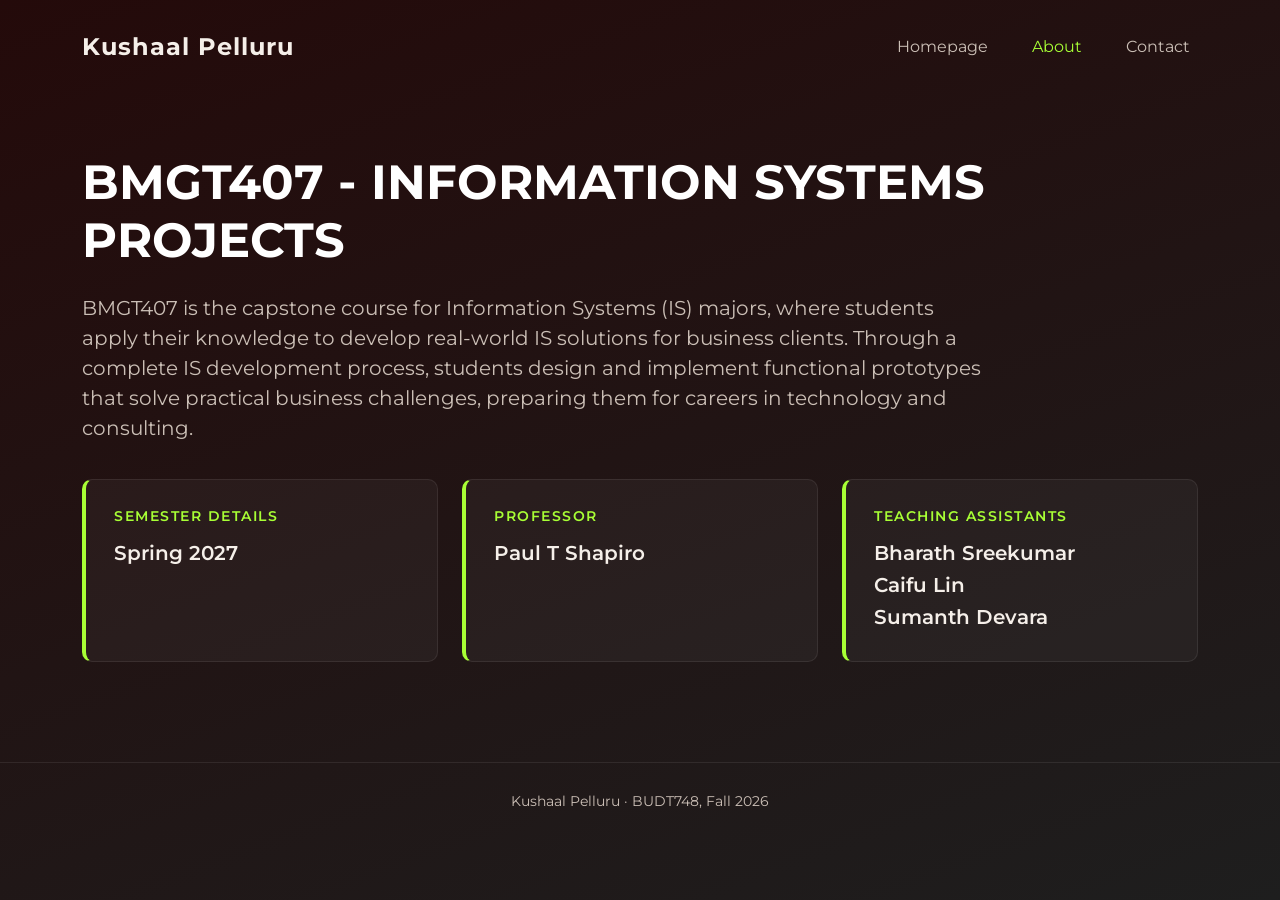
==== about.html @ ed9df66f "Add three-page Bootstrap site for BUDT748 client-side tech assignment" ====
<!DOCTYPE html>
<html lang="en">
<head>
  <meta charset="UTF-8">
  <meta name="viewport" content="width=device-width, initial-scale=1.0">
  <title>Kushaal Pelluru | About</title>
  <link href="https://cdn.jsdelivr.net/npm/bootstrap@5.3.0/dist/css/bootstrap.min.css" rel="stylesheet">
  <link href="https://fonts.googleapis.com/css2?family=Montserrat:wght@400;600;700&display=swap" rel="stylesheet">
  <link rel="stylesheet" href="css/styles.css">
  <link rel="stylesheet" href="css/styles2.css">
</head>
<body>

  <nav class="navbar navbar-expand-lg navbar-dark site-nav">
    <div class="container">
      <a class="navbar-brand" href="index.html">Kushaal Pelluru</a>
      <button class="navbar-toggler" type="button" data-bs-toggle="collapse" data-bs-target="#navbarNav"
              aria-controls="navbarNav" aria-expanded="false" aria-label="Toggle navigation">
        <span class="navbar-toggler-icon"></span>
      </button>
      <div class="collapse navbar-collapse" id="navbarNav">
        <ul class="navbar-nav ms-auto">
          <li class="nav-item"><a class="nav-link" href="index.html">Homepage</a></li>
          <li class="nav-item"><a class="nav-link active" href="about.html">About</a></li>
          <li class="nav-item"><a class="nav-link" href="contact.html">Contact</a></li>
        </ul>
      </div>
    </div>
  </nav>

  <header class="page-head">
    <div class="container">
      <h1 class="page-title">BMGT407 - INFORMATION SYSTEMS PROJECTS</h1>
      <p class="page-lead">
        BMGT407 is the capstone course for Information Systems (IS) majors, where students apply their
        knowledge to develop real-world IS solutions for business clients. Through a complete IS development
        process, students design and implement functional prototypes that solve practical business challenges,
        preparing them for careers in technology and consulting.
      </p>
    </div>
  </header>

  <!-- Course details laid out on the Bootstrap grid -->
  <section class="container course-details">
    <div class="row g-4">
      <div class="col-md-4">
        <div class="detail-card h-100">
          <h2 class="detail-label">Semester Details</h2>
          <p class="detail-value">Spring 2027</p>
        </div>
      </div>
      <div class="col-md-4">
        <div class="detail-card h-100">
          <h2 class="detail-label">Professor</h2>
          <p class="detail-value">Paul T Shapiro</p>
        </div>
      </div>
      <div class="col-md-4">
        <div class="detail-card h-100">
          <h2 class="detail-label">Teaching Assistants</h2>
          <p class="detail-value">Bharath Sreekumar<br>Caifu Lin<br>Sumanth Devara</p>
        </div>
      </div>
    </div>
  </section>

  <footer class="site-footer">
    <div class="container text-center">
      <p class="mb-0">Kushaal Pelluru &middot; BUDT748, Fall 2026</p>
    </div>
  </footer>

  <script src="https://cdn.jsdelivr.net/npm/bootstrap@5.3.0/dist/js/bootstrap.bundle.min.js"></script>
</body>
</html>
---- css/styles.css ----
/* styles.css - shared styles for all pages + homepage hero
   Colors and type follow the Figma design: dark maroon background,
   Montserrat, and the #A8FF35 green call-to-action button. */

:root {
  --bg-dark: #1e1e1e;
  --bg-maroon: #240a0a;
  --accent: #a8ff35;
  --text-light: #f5efe9;
  --text-muted: #cbbfb6;
}

body {
  background: linear-gradient(160deg, var(--bg-maroon) 0%, var(--bg-dark) 100%);
  background-attachment: fixed;
  color: var(--text-light);
  font-family: 'Montserrat', Arial, sans-serif;
  min-height: 100vh;
}

/* Navigation bar */
.site-nav {
  padding: 24px 0;
  background-color: transparent;
}

.site-nav .navbar-brand {
  font-size: 24px;
  font-weight: 700;
  letter-spacing: 1px;
  color: var(--text-light);
}

.site-nav .nav-link {
  color: var(--text-muted);
  margin-left: 28px;
  font-size: 16px;
}

.site-nav .nav-link:hover,
.site-nav .nav-link.active {
  color: var(--accent);
}

/* Hero section (homepage) */
.hero {
  padding: 120px 0 100px;
}

.hero-title {
  font-size: 60px;
  font-weight: 700;
  color: #ffffff;
  line-height: 1.15;
}

.hero-subtitle {
  font-size: 32px;
  font-weight: 400;
  color: var(--text-muted);
  margin: 30px auto 40px;
  max-width: 900px;
}

/* Call-to-action button: 180x57, 10px radius, green fill, drop shadow */
.btn-cta {
  display: inline-block;
  min-width: 180px;
  padding: 14px 32px;
  border-radius: 10px;
  background-color: var(--accent);
  color: #10240a;
  font-size: 24px;
  font-weight: 600;
  border: none;
  box-shadow: 0 8px 20px rgba(0, 0, 0, 0.45);
}

.btn-cta:hover {
  background-color: #c2ff6e;
  color: #10240a;
}

/* Feature cards (homepage grid) */
.features {
  padding-bottom: 100px;
}

.feature-card {
  background-color: rgba(255, 255, 255, 0.04);
  border: 1px solid rgba(255, 255, 255, 0.08);
  border-radius: 10px;
  padding: 28px;
}

.feature-card:hover {
  border-color: var(--accent);
}

.feature-title {
  font-size: 22px;
  font-weight: 700;
  margin-bottom: 12px;
}

.feature-text {
  font-size: 16px;
  color: var(--text-muted);
  margin-bottom: 0;
}

/* Inner page headers (About / Contact) */
.page-head {
  padding: 60px 0 20px;
}

.page-title {
  font-size: 48px;
  font-weight: 700;
  color: #ffffff;
}

.page-lead {
  font-size: 20px;
  color: var(--text-muted);
  margin-top: 24px;
  max-width: 900px;
}

/* Footer */
.site-footer {
  border-top: 1px solid rgba(255, 255, 255, 0.08);
  padding: 28px 0;
  color: var(--text-muted);
  font-size: 14px;
}

/* Responsive adjustments for tablets and phones */
@media (max-width: 768px) {
  .hero {
    padding: 60px 0;
  }

  .hero-title {
    font-size: 34px;
  }

  .hero-subtitle {
    font-size: 18px;
  }

  .btn-cta {
    font-size: 18px;
  }

  .page-title {
    font-size: 30px;
  }

  .page-lead {
    font-size: 16px;
  }

  .site-nav .nav-link {
    margin-left: 0;
  }
}
---- css/styles2.css ----
/* styles2.css - About page only */

.course-details {
  padding-bottom: 100px;
}

.detail-card {
  background-color: rgba(255, 255, 255, 0.04);
  border: 1px solid rgba(255, 255, 255, 0.08);
  border-left: 4px solid var(--accent);
  border-radius: 10px;
  padding: 28px;
}

.detail-label {
  font-size: 14px;
  font-weight: 600;
  letter-spacing: 1.5px;
  text-transform: uppercase;
  color: var(--accent);
  margin-bottom: 12px;
}

.detail-value {
  font-size: 20px;
  font-weight: 600;
  color: var(--text-light);
  margin-bottom: 0;
  line-height: 1.6;
}

@media (max-width: 768px) {
  .detail-value {
    font-size: 17px;
  }
}
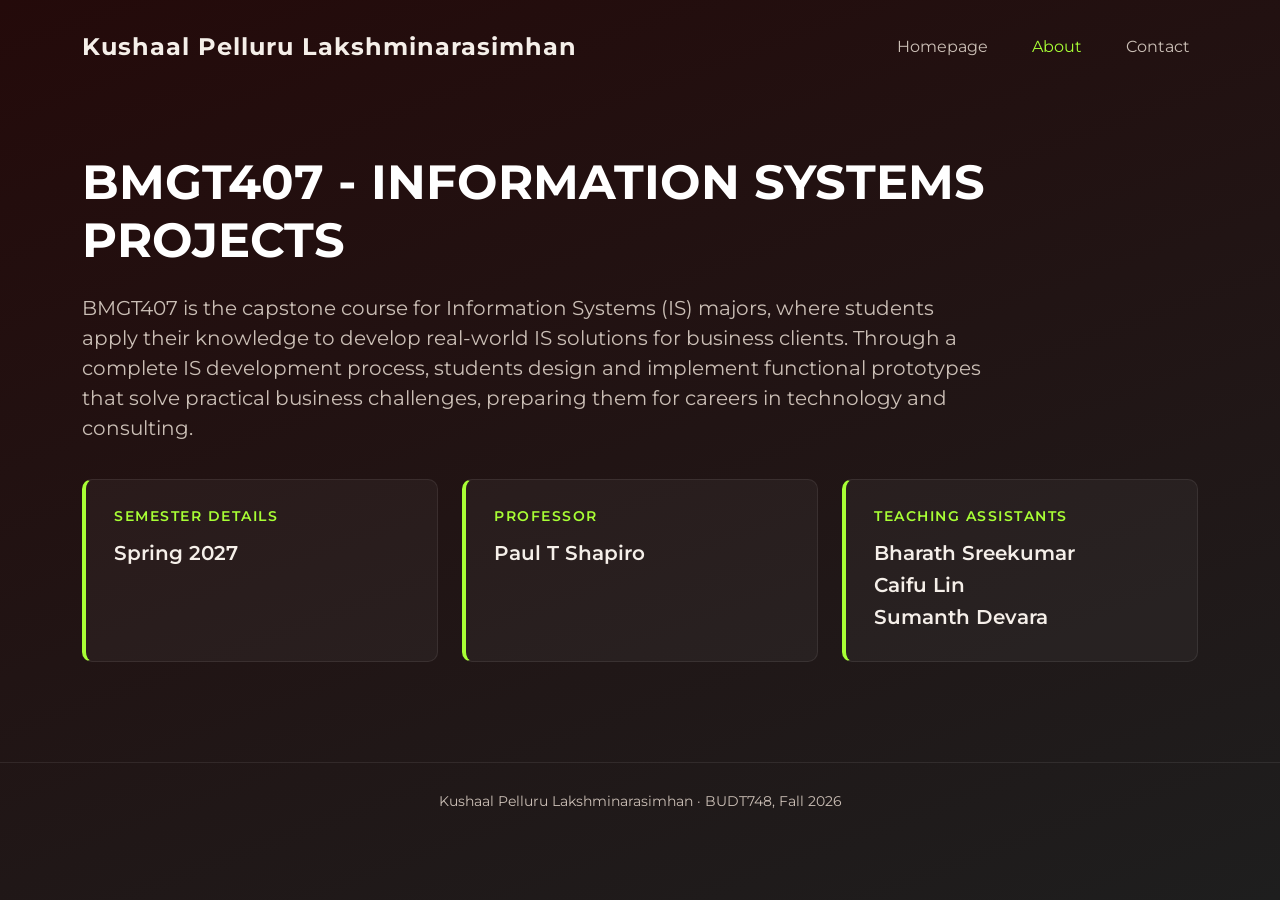
==== commit 89e22989: "Update site name to Kushaal Pelluru Lakshminarasimhan" ====
--- a/about.html
+++ b/about.html
@@ -3,7 +3,7 @@
 <head>
   <meta charset="UTF-8">
   <meta name="viewport" content="width=device-width, initial-scale=1.0">
-  <title>Kushaal Pelluru | About</title>
+  <title>Kushaal Pelluru Lakshminarasimhan | About</title>
   <link href="https://cdn.jsdelivr.net/npm/bootstrap@5.3.0/dist/css/bootstrap.min.css" rel="stylesheet">
   <link href="https://fonts.googleapis.com/css2?family=Montserrat:wght@400;600;700&display=swap" rel="stylesheet">
   <link rel="stylesheet" href="css/styles.css">
@@ -13,7 +13,7 @@
 
   <nav class="navbar navbar-expand-lg navbar-dark site-nav">
     <div class="container">
-      <a class="navbar-brand" href="index.html">Kushaal Pelluru</a>
+      <a class="navbar-brand" href="index.html">Kushaal Pelluru Lakshminarasimhan</a>
       <button class="navbar-toggler" type="button" data-bs-toggle="collapse" data-bs-target="#navbarNav"
               aria-controls="navbarNav" aria-expanded="false" aria-label="Toggle navigation">
         <span class="navbar-toggler-icon"></span>
@@ -66,7 +66,7 @@
 
   <footer class="site-footer">
     <div class="container text-center">
-      <p class="mb-0">Kushaal Pelluru &middot; BUDT748, Fall 2026</p>
+      <p class="mb-0">Kushaal Pelluru Lakshminarasimhan &middot; BUDT748, Fall 2026</p>
     </div>
   </footer>
 
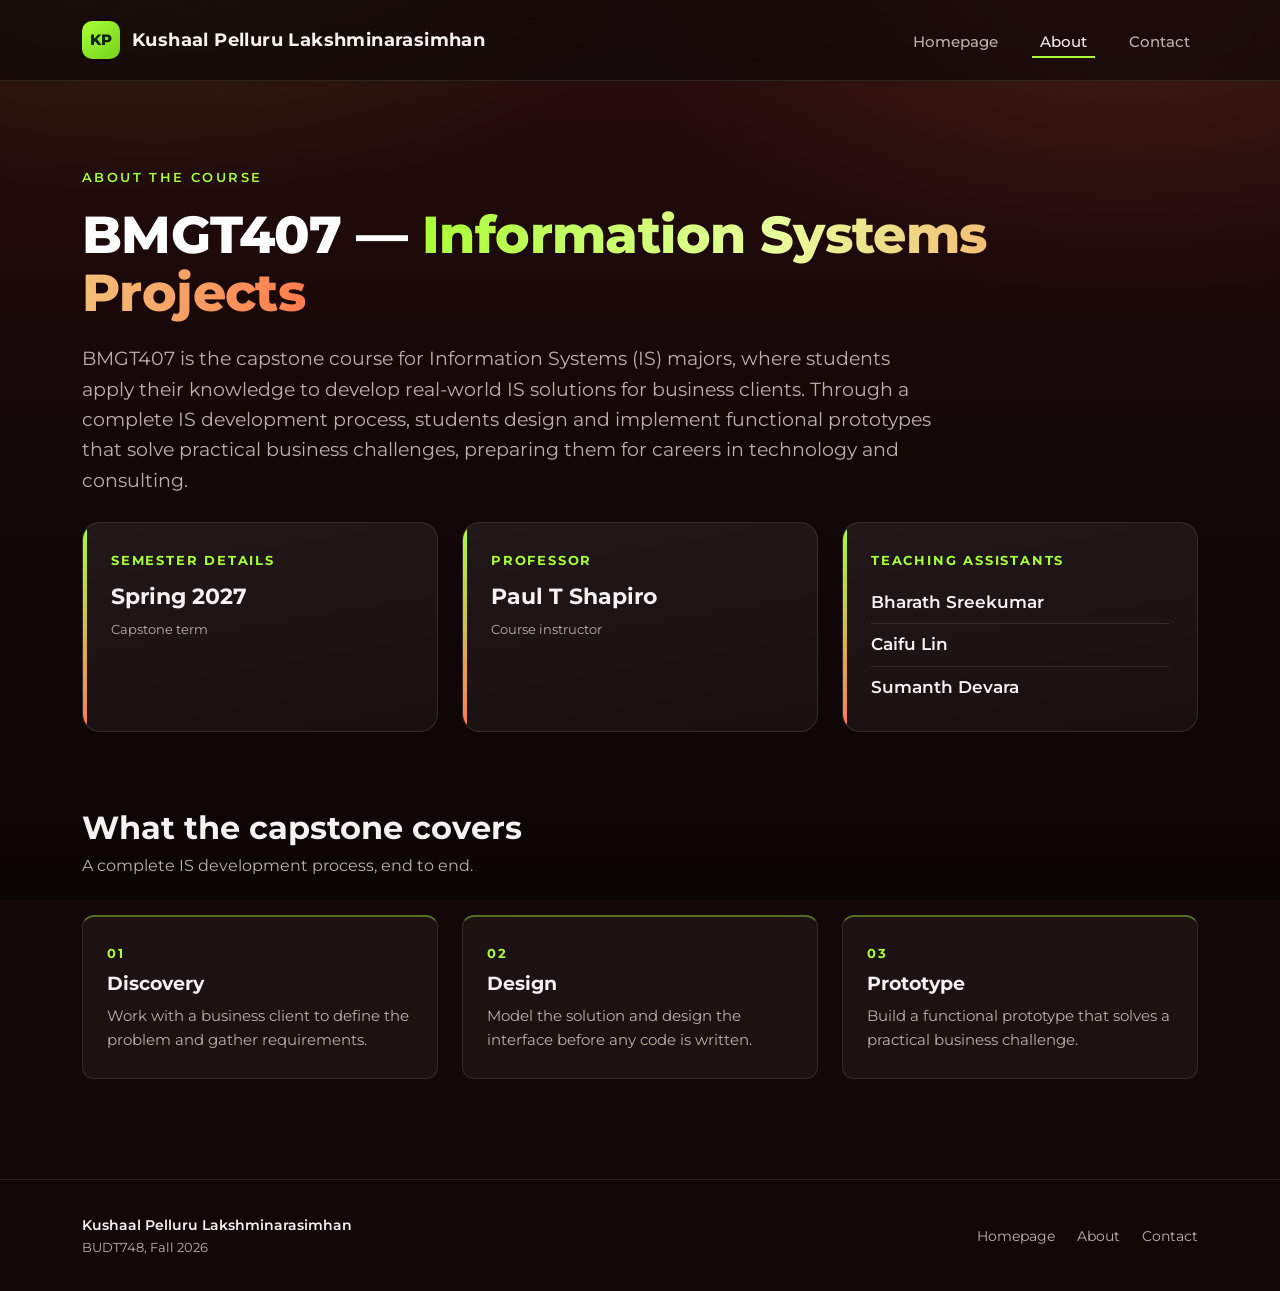
==== commit b8a07783: "Refine visual design: layered background, sticky nav, gradient headings, richer cards and form" ====
--- a/about.html
+++ b/about.html
@@ -5,15 +5,20 @@
   <meta name="viewport" content="width=device-width, initial-scale=1.0">
   <title>Kushaal Pelluru Lakshminarasimhan | About</title>
   <link href="https://cdn.jsdelivr.net/npm/bootstrap@5.3.0/dist/css/bootstrap.min.css" rel="stylesheet">
-  <link href="https://fonts.googleapis.com/css2?family=Montserrat:wght@400;600;700&display=swap" rel="stylesheet">
+  <link rel="preconnect" href="https://fonts.googleapis.com">
+  <link rel="preconnect" href="https://fonts.gstatic.com" crossorigin>
+  <link href="https://fonts.googleapis.com/css2?family=Montserrat:wght@400;500;600;700;800&display=swap" rel="stylesheet">
   <link rel="stylesheet" href="css/styles.css">
   <link rel="stylesheet" href="css/styles2.css">
 </head>
 <body>
 
-  <nav class="navbar navbar-expand-lg navbar-dark site-nav">
+  <nav class="navbar navbar-expand-lg navbar-dark site-nav sticky-top">
     <div class="container">
-      <a class="navbar-brand" href="index.html">Kushaal Pelluru Lakshminarasimhan</a>
+      <a class="navbar-brand" href="index.html">
+        <span class="brand-mark" aria-hidden="true">KP</span>
+        <span class="brand-name">Kushaal Pelluru Lakshminarasimhan</span>
+      </a>
       <button class="navbar-toggler" type="button" data-bs-toggle="collapse" data-bs-target="#navbarNav"
               aria-controls="navbarNav" aria-expanded="false" aria-label="Toggle navigation">
         <span class="navbar-toggler-icon"></span>
@@ -30,7 +35,8 @@
 
   <header class="page-head">
     <div class="container">
-      <h1 class="page-title">BMGT407 - INFORMATION SYSTEMS PROJECTS</h1>
+      <p class="eyebrow">About the course</p>
+      <h1 class="page-title">BMGT407 &mdash; <span class="title-accent">Information Systems Projects</span></h1>
       <p class="page-lead">
         BMGT407 is the capstone course for Information Systems (IS) majors, where students apply their
         knowledge to develop real-world IS solutions for business clients. Through a complete IS development
@@ -44,29 +50,78 @@
   <section class="container course-details">
     <div class="row g-4">
       <div class="col-md-4">
-        <div class="detail-card h-100">
+        <article class="detail-card h-100">
           <h2 class="detail-label">Semester Details</h2>
           <p class="detail-value">Spring 2027</p>
+          <p class="detail-note">Capstone term</p>
+        </article>
+      </div>
+      <div class="col-md-4">
+        <article class="detail-card h-100">
+          <h2 class="detail-label">Professor</h2>
+          <p class="detail-value">Paul T Shapiro</p>
+          <p class="detail-note">Course instructor</p>
+        </article>
+      </div>
+      <div class="col-md-4">
+        <article class="detail-card h-100">
+          <h2 class="detail-label">Teaching Assistants</h2>
+          <ul class="ta-list">
+            <li>Bharath Sreekumar</li>
+            <li>Caifu Lin</li>
+            <li>Sumanth Devara</li>
+          </ul>
+        </article>
+      </div>
+    </div>
+  </section>
+
+  <!-- What the course covers -->
+  <section class="container course-outline">
+    <div class="section-head">
+      <h2 class="section-title">What the capstone covers</h2>
+      <p class="section-sub">A complete IS development process, end to end.</p>
+    </div>
+    <div class="row g-4">
+      <div class="col-lg-4 col-md-6">
+        <div class="outline-item h-100">
+          <span class="outline-step">01</span>
+          <h3 class="outline-title">Discovery</h3>
+          <p class="outline-text">Work with a business client to define the problem and gather requirements.</p>
         </div>
       </div>
-      <div class="col-md-4">
-        <div class="detail-card h-100">
-          <h2 class="detail-label">Professor</h2>
-          <p class="detail-value">Paul T Shapiro</p>
+      <div class="col-lg-4 col-md-6">
+        <div class="outline-item h-100">
+          <span class="outline-step">02</span>
+          <h3 class="outline-title">Design</h3>
+          <p class="outline-text">Model the solution and design the interface before any code is written.</p>
         </div>
       </div>
-      <div class="col-md-4">
-        <div class="detail-card h-100">
-          <h2 class="detail-label">Teaching Assistants</h2>
-          <p class="detail-value">Bharath Sreekumar<br>Caifu Lin<br>Sumanth Devara</p>
+      <div class="col-lg-4 col-md-6">
+        <div class="outline-item h-100">
+          <span class="outline-step">03</span>
+          <h3 class="outline-title">Prototype</h3>
+          <p class="outline-text">Build a functional prototype that solves a practical business challenge.</p>
         </div>
       </div>
     </div>
   </section>
 
   <footer class="site-footer">
-    <div class="container text-center">
-      <p class="mb-0">Kushaal Pelluru Lakshminarasimhan &middot; BUDT748, Fall 2026</p>
+    <div class="container">
+      <div class="row gy-3 align-items-center">
+        <div class="col-md-6">
+          <p class="footer-name mb-0">Kushaal Pelluru Lakshminarasimhan</p>
+          <p class="footer-meta mb-0">BUDT748, Fall 2026</p>
+        </div>
+        <div class="col-md-6">
+          <ul class="footer-links mb-0">
+            <li><a href="index.html">Homepage</a></li>
+            <li><a href="about.html">About</a></li>
+            <li><a href="contact.html">Contact</a></li>
+          </ul>
+        </div>
+      </div>
     </div>
   </footer>
 
--- a/css/styles.css
+++ b/css/styles.css
@@ -1,167 +1,429 @@
-/* styles.css - shared styles for all pages + homepage hero
-   Colors and type follow the Figma design: dark maroon background,
-   Montserrat, and the #A8FF35 green call-to-action button. */
+/* styles.css - shared styles for all pages + homepage
+   Palette and type follow the Figma design: dark maroon background,
+   Montserrat, and the #A8FF35 green call-to-action. */
 
 :root {
-  --bg-dark: #1e1e1e;
-  --bg-maroon: #240a0a;
+  --bg-base: #140708;
+  --bg-deep: #0c0506;
+  --surface: rgba(255, 255, 255, 0.045);
+  --surface-strong: rgba(255, 255, 255, 0.07);
+  --border-soft: rgba(255, 255, 255, 0.10);
   --accent: #a8ff35;
-  --text-light: #f5efe9;
-  --text-muted: #cbbfb6;
+  --accent-soft: rgba(168, 255, 53, 0.16);
+  --accent-warm: #ff7a4d;
+  --text-light: #f7f2ee;
+  --text-muted: #bdb0a8;
+  --radius-lg: 18px;
+  --radius-md: 12px;
+  --shadow-soft: 0 18px 40px rgba(0, 0, 0, 0.45);
+  --ease: 0.25s ease;
+}
+
+* {
+  box-sizing: border-box;
 }
 
 body {
-  background: linear-gradient(160deg, var(--bg-maroon) 0%, var(--bg-dark) 100%);
+  background-color: var(--bg-base);
+  /* Layered glows over a dark base give the flat maroon some depth. */
+  background-image:
+    radial-gradient(900px 500px at 12% -10%, rgba(168, 255, 53, 0.10), transparent 60%),
+    radial-gradient(800px 480px at 88% 0%, rgba(255, 122, 77, 0.12), transparent 62%),
+    linear-gradient(180deg, #2a0d0c 0%, var(--bg-base) 48%, var(--bg-deep) 100%);
   background-attachment: fixed;
   color: var(--text-light);
   font-family: 'Montserrat', Arial, sans-serif;
   min-height: 100vh;
-}
-
-/* Navigation bar */
+  line-height: 1.6;
+}
+
+::selection {
+  background: var(--accent);
+  color: #10240a;
+}
+
+a {
+  transition: color var(--ease);
+}
+
+:focus-visible {
+  outline: 2px solid var(--accent);
+  outline-offset: 3px;
+  border-radius: 4px;
+}
+
+/* ---------- Navigation bar ---------- */
+
 .site-nav {
-  padding: 24px 0;
-  background-color: transparent;
+  padding: 16px 0;
+  background-color: rgba(16, 7, 8, 0.72);
+  backdrop-filter: blur(14px);
+  border-bottom: 1px solid var(--border-soft);
 }
 
 .site-nav .navbar-brand {
-  font-size: 24px;
-  font-weight: 700;
-  letter-spacing: 1px;
-  color: var(--text-light);
+  display: flex;
+  align-items: center;
+  gap: 12px;
+  color: var(--text-light);
+  font-weight: 700;
+  letter-spacing: 0.4px;
+}
+
+.brand-mark {
+  display: grid;
+  place-items: center;
+  width: 38px;
+  height: 38px;
+  border-radius: 10px;
+  background: linear-gradient(140deg, var(--accent), #74d21a);
+  color: #10240a;
+  font-size: 15px;
+  font-weight: 800;
+  flex-shrink: 0;
+}
+
+.brand-name {
+  font-size: 18px;
 }
 
 .site-nav .nav-link {
-  color: var(--text-muted);
-  margin-left: 28px;
-  font-size: 16px;
+  position: relative;
+  color: var(--text-muted);
+  margin-left: 26px;
+  font-size: 15px;
+  font-weight: 500;
+  padding-bottom: 4px;
+}
+
+/* Animated underline on hover and for the current page */
+.site-nav .nav-link::after {
+  content: "";
+  position: absolute;
+  left: 0;
+  bottom: 0;
+  height: 2px;
+  width: 0;
+  background: var(--accent);
+  transition: width var(--ease);
 }
 
 .site-nav .nav-link:hover,
 .site-nav .nav-link.active {
+  color: var(--text-light);
+}
+
+.site-nav .nav-link:hover::after,
+.site-nav .nav-link.active::after {
+  width: 100%;
+}
+
+.navbar-toggler {
+  border-color: var(--border-soft);
+}
+
+/* ---------- Shared type ---------- */
+
+.eyebrow {
+  font-size: 13px;
+  font-weight: 600;
+  letter-spacing: 2.4px;
+  text-transform: uppercase;
   color: var(--accent);
-}
-
-/* Hero section (homepage) */
+  margin-bottom: 18px;
+}
+
+.title-accent {
+  background: linear-gradient(100deg, var(--accent) 0%, #e8ff9c 45%, var(--accent-warm) 100%);
+  -webkit-background-clip: text;
+  background-clip: text;
+  color: transparent;
+}
+
+.section-head {
+  margin-bottom: 36px;
+}
+
+.section-title {
+  font-size: clamp(24px, 3vw, 32px);
+  font-weight: 700;
+  margin-bottom: 6px;
+}
+
+.section-sub {
+  color: var(--text-muted);
+  margin-bottom: 0;
+}
+
+/* ---------- Hero (homepage) ---------- */
+
 .hero {
-  padding: 120px 0 100px;
+  padding: clamp(70px, 11vw, 130px) 0 clamp(50px, 7vw, 90px);
+}
+
+.hero-inner {
+  max-width: 980px;
+  margin: 0 auto;
 }
 
 .hero-title {
-  font-size: 60px;
-  font-weight: 700;
+  font-size: clamp(34px, 6.4vw, 66px);
+  font-weight: 800;
+  line-height: 1.08;
+  letter-spacing: -1px;
   color: #ffffff;
-  line-height: 1.15;
+  margin-bottom: 26px;
 }
 
 .hero-subtitle {
-  font-size: 32px;
+  font-size: clamp(17px, 2.1vw, 24px);
   font-weight: 400;
   color: var(--text-muted);
-  margin: 30px auto 40px;
-  max-width: 900px;
-}
-
-/* Call-to-action button: 180x57, 10px radius, green fill, drop shadow */
+  max-width: 760px;
+  margin: 0 auto 40px;
+}
+
+.hero-actions {
+  display: flex;
+  flex-wrap: wrap;
+  justify-content: center;
+  gap: 16px;
+}
+
+/* ---------- Buttons ---------- */
+
+/* Call-to-action: the design's green fill, 10px radius, drop shadow */
 .btn-cta {
-  display: inline-block;
   min-width: 180px;
-  padding: 14px 32px;
+  padding: 14px 34px;
   border-radius: 10px;
-  background-color: var(--accent);
+  background: linear-gradient(135deg, var(--accent), #8fe61f);
   color: #10240a;
-  font-size: 24px;
+  font-size: 18px;
+  font-weight: 700;
+  border: none;
+  box-shadow: 0 10px 26px rgba(168, 255, 53, 0.22);
+  transition: transform var(--ease), box-shadow var(--ease), filter var(--ease);
+}
+
+.btn-cta:hover,
+.btn-cta:focus {
+  color: #10240a;
+  transform: translateY(-2px);
+  box-shadow: 0 16px 34px rgba(168, 255, 53, 0.32);
+  filter: brightness(1.05);
+}
+
+.btn-ghost {
+  padding: 14px 30px;
+  border-radius: 10px;
+  border: 1px solid var(--border-soft);
+  background-color: transparent;
+  color: var(--text-light);
+  font-size: 17px;
   font-weight: 600;
-  border: none;
-  box-shadow: 0 8px 20px rgba(0, 0, 0, 0.45);
-}
-
-.btn-cta:hover {
-  background-color: #c2ff6e;
-  color: #10240a;
-}
-
-/* Feature cards (homepage grid) */
+  transition: border-color var(--ease), background-color var(--ease), color var(--ease);
+}
+
+.btn-ghost:hover,
+.btn-ghost:focus {
+  border-color: var(--accent);
+  background-color: var(--accent-soft);
+  color: var(--text-light);
+}
+
+/* ---------- Feature cards (homepage grid) ---------- */
+
 .features {
-  padding-bottom: 100px;
+  padding-bottom: clamp(60px, 8vw, 100px);
 }
 
 .feature-card {
-  background-color: rgba(255, 255, 255, 0.04);
-  border: 1px solid rgba(255, 255, 255, 0.08);
-  border-radius: 10px;
-  padding: 28px;
+  position: relative;
+  background: linear-gradient(170deg, var(--surface-strong), var(--surface));
+  border: 1px solid var(--border-soft);
+  border-radius: var(--radius-lg);
+  padding: 32px 28px 26px;
+  overflow: hidden;
+  transition: transform var(--ease), border-color var(--ease), box-shadow var(--ease);
+}
+
+/* Accent line that grows across the top on hover */
+.feature-card::before {
+  content: "";
+  position: absolute;
+  inset: 0 auto auto 0;
+  height: 3px;
+  width: 0;
+  background: linear-gradient(90deg, var(--accent), var(--accent-warm));
+  transition: width 0.35s ease;
 }
 
 .feature-card:hover {
-  border-color: var(--accent);
+  transform: translateY(-6px);
+  border-color: rgba(168, 255, 53, 0.35);
+  box-shadow: var(--shadow-soft);
+}
+
+.feature-card:hover::before {
+  width: 100%;
+}
+
+.step-badge {
+  display: inline-grid;
+  place-items: center;
+  width: 42px;
+  height: 42px;
+  border-radius: 12px;
+  background: var(--accent-soft);
+  border: 1px solid rgba(168, 255, 53, 0.3);
+  color: var(--accent);
+  font-size: 14px;
+  font-weight: 700;
+  margin-bottom: 18px;
 }
 
 .feature-title {
-  font-size: 22px;
-  font-weight: 700;
-  margin-bottom: 12px;
+  font-size: 21px;
+  font-weight: 700;
+  margin-bottom: 10px;
 }
 
 .feature-text {
-  font-size: 16px;
-  color: var(--text-muted);
+  font-size: 15.5px;
+  color: var(--text-muted);
+  margin-bottom: 18px;
+}
+
+.feature-meta {
+  font-size: 12px;
+  font-weight: 600;
+  letter-spacing: 1.4px;
+  text-transform: uppercase;
+  color: rgba(189, 176, 168, 0.7);
   margin-bottom: 0;
 }
 
-/* Inner page headers (About / Contact) */
+/* ---------- Closing panel ---------- */
+
+.cta-panel {
+  background: linear-gradient(120deg, rgba(168, 255, 53, 0.12), rgba(255, 122, 77, 0.08));
+  border: 1px solid var(--border-soft);
+  border-radius: var(--radius-lg);
+  padding: clamp(28px, 4vw, 44px);
+  margin-bottom: clamp(60px, 8vw, 100px);
+}
+
+.cta-title {
+  font-size: clamp(22px, 2.6vw, 28px);
+  font-weight: 700;
+  margin-bottom: 8px;
+}
+
+.cta-text {
+  color: var(--text-muted);
+  max-width: 620px;
+}
+
+/* ---------- Inner page headers (About / Contact) ---------- */
+
 .page-head {
-  padding: 60px 0 20px;
+  padding: clamp(50px, 7vw, 86px) 0 26px;
 }
 
 .page-title {
-  font-size: 48px;
-  font-weight: 700;
+  font-size: clamp(30px, 5vw, 52px);
+  font-weight: 800;
+  line-height: 1.12;
+  letter-spacing: -0.6px;
   color: #ffffff;
+  margin-bottom: 22px;
 }
 
 .page-lead {
-  font-size: 20px;
-  color: var(--text-muted);
-  margin-top: 24px;
-  max-width: 900px;
-}
-
-/* Footer */
+  font-size: clamp(16px, 1.6vw, 19px);
+  color: var(--text-muted);
+  max-width: 860px;
+  margin-bottom: 0;
+}
+
+/* ---------- Footer ---------- */
+
 .site-footer {
-  border-top: 1px solid rgba(255, 255, 255, 0.08);
-  padding: 28px 0;
+  border-top: 1px solid var(--border-soft);
+  padding: 34px 0;
   color: var(--text-muted);
   font-size: 14px;
 }
 
-/* Responsive adjustments for tablets and phones */
+.footer-name {
+  color: var(--text-light);
+  font-weight: 600;
+}
+
+.footer-meta {
+  font-size: 13px;
+}
+
+.footer-links {
+  display: flex;
+  flex-wrap: wrap;
+  gap: 22px;
+  list-style: none;
+  padding-left: 0;
+  justify-content: flex-start;
+}
+
+.footer-links a {
+  color: var(--text-muted);
+  text-decoration: none;
+}
+
+.footer-links a:hover {
+  color: var(--accent);
+}
+
+/* ---------- Responsive ---------- */
+
+@media (min-width: 768px) {
+  .footer-links {
+    justify-content: flex-end;
+  }
+}
+
+@media (max-width: 991.98px) {
+  /* Collapsed menu: stack the links with breathing room */
+  .site-nav .navbar-collapse {
+    padding-top: 12px;
+  }
+
+  .site-nav .nav-link {
+    margin-left: 0;
+    padding: 8px 0;
+  }
+
+  .brand-name {
+    font-size: 15px;
+  }
+}
+
 @media (max-width: 768px) {
   .hero {
-    padding: 60px 0;
-  }
-
-  .hero-title {
-    font-size: 34px;
-  }
-
-  .hero-subtitle {
-    font-size: 18px;
-  }
-
-  .btn-cta {
-    font-size: 18px;
-  }
-
-  .page-title {
-    font-size: 30px;
-  }
-
-  .page-lead {
-    font-size: 16px;
-  }
-
-  .site-nav .nav-link {
-    margin-left: 0;
-  }
-}
+    padding-top: 56px;
+  }
+
+  .hero-actions .btn {
+    width: 100%;
+  }
+
+  .feature-card {
+    padding: 26px 22px;
+  }
+}
+
+/* Respect users who prefer less motion */
+@media (prefers-reduced-motion: reduce) {
+  * {
+    transition: none !important;
+  }
+}
--- a/css/styles2.css
+++ b/css/styles2.css
@@ -1,36 +1,125 @@
 /* styles2.css - About page only */
 
 .course-details {
-  padding-bottom: 100px;
+  padding-bottom: clamp(50px, 6vw, 80px);
 }
 
 .detail-card {
-  background-color: rgba(255, 255, 255, 0.04);
-  border: 1px solid rgba(255, 255, 255, 0.08);
-  border-left: 4px solid var(--accent);
-  border-radius: 10px;
-  padding: 28px;
+  position: relative;
+  background: linear-gradient(170deg, var(--surface-strong), var(--surface));
+  border: 1px solid var(--border-soft);
+  border-radius: var(--radius-lg);
+  padding: 30px 28px;
+  overflow: hidden;
+  transition: transform var(--ease), border-color var(--ease), box-shadow var(--ease);
+}
+
+/* Accent bar down the left edge */
+.detail-card::before {
+  content: "";
+  position: absolute;
+  left: 0;
+  top: 0;
+  bottom: 0;
+  width: 4px;
+  background: linear-gradient(180deg, var(--accent), var(--accent-warm));
+}
+
+.detail-card:hover {
+  transform: translateY(-5px);
+  border-color: rgba(168, 255, 53, 0.3);
+  box-shadow: var(--shadow-soft);
 }
 
 .detail-label {
-  font-size: 14px;
-  font-weight: 600;
-  letter-spacing: 1.5px;
+  font-size: 12.5px;
+  font-weight: 700;
+  letter-spacing: 1.8px;
   text-transform: uppercase;
   color: var(--accent);
-  margin-bottom: 12px;
+  margin-bottom: 14px;
 }
 
 .detail-value {
-  font-size: 20px;
+  font-size: 22px;
+  font-weight: 700;
+  color: var(--text-light);
+  margin-bottom: 6px;
+  line-height: 1.4;
+}
+
+.detail-note {
+  font-size: 13px;
+  color: var(--text-muted);
+  margin-bottom: 0;
+}
+
+.ta-list {
+  list-style: none;
+  padding-left: 0;
+  margin-bottom: 0;
+}
+
+.ta-list li {
+  font-size: 17px;
   font-weight: 600;
   color: var(--text-light);
+  padding: 7px 0;
+  border-bottom: 1px solid var(--border-soft);
+}
+
+.ta-list li:last-child {
+  border-bottom: none;
+  padding-bottom: 0;
+}
+
+/* ---------- Course outline ---------- */
+
+.course-outline {
+  padding-bottom: clamp(60px, 8vw, 100px);
+}
+
+.outline-item {
+  padding: 26px 24px;
+  border-radius: var(--radius-md);
+  background-color: var(--surface);
+  border: 1px solid var(--border-soft);
+  border-top: 2px solid rgba(168, 255, 53, 0.4);
+  transition: background-color var(--ease), border-color var(--ease);
+}
+
+.outline-item:hover {
+  background-color: var(--surface-strong);
+  border-color: rgba(168, 255, 53, 0.35);
+}
+
+.outline-step {
+  display: block;
+  font-size: 13px;
+  font-weight: 700;
+  letter-spacing: 1.6px;
+  color: var(--accent);
+  margin-bottom: 10px;
+}
+
+.outline-title {
+  font-size: 19px;
+  font-weight: 700;
+  margin-bottom: 8px;
+}
+
+.outline-text {
+  font-size: 15px;
+  color: var(--text-muted);
   margin-bottom: 0;
-  line-height: 1.6;
 }
 
 @media (max-width: 768px) {
   .detail-value {
-    font-size: 17px;
+    font-size: 19px;
+  }
+
+  .ta-list li {
+    font-size: 16px;
   }
 }
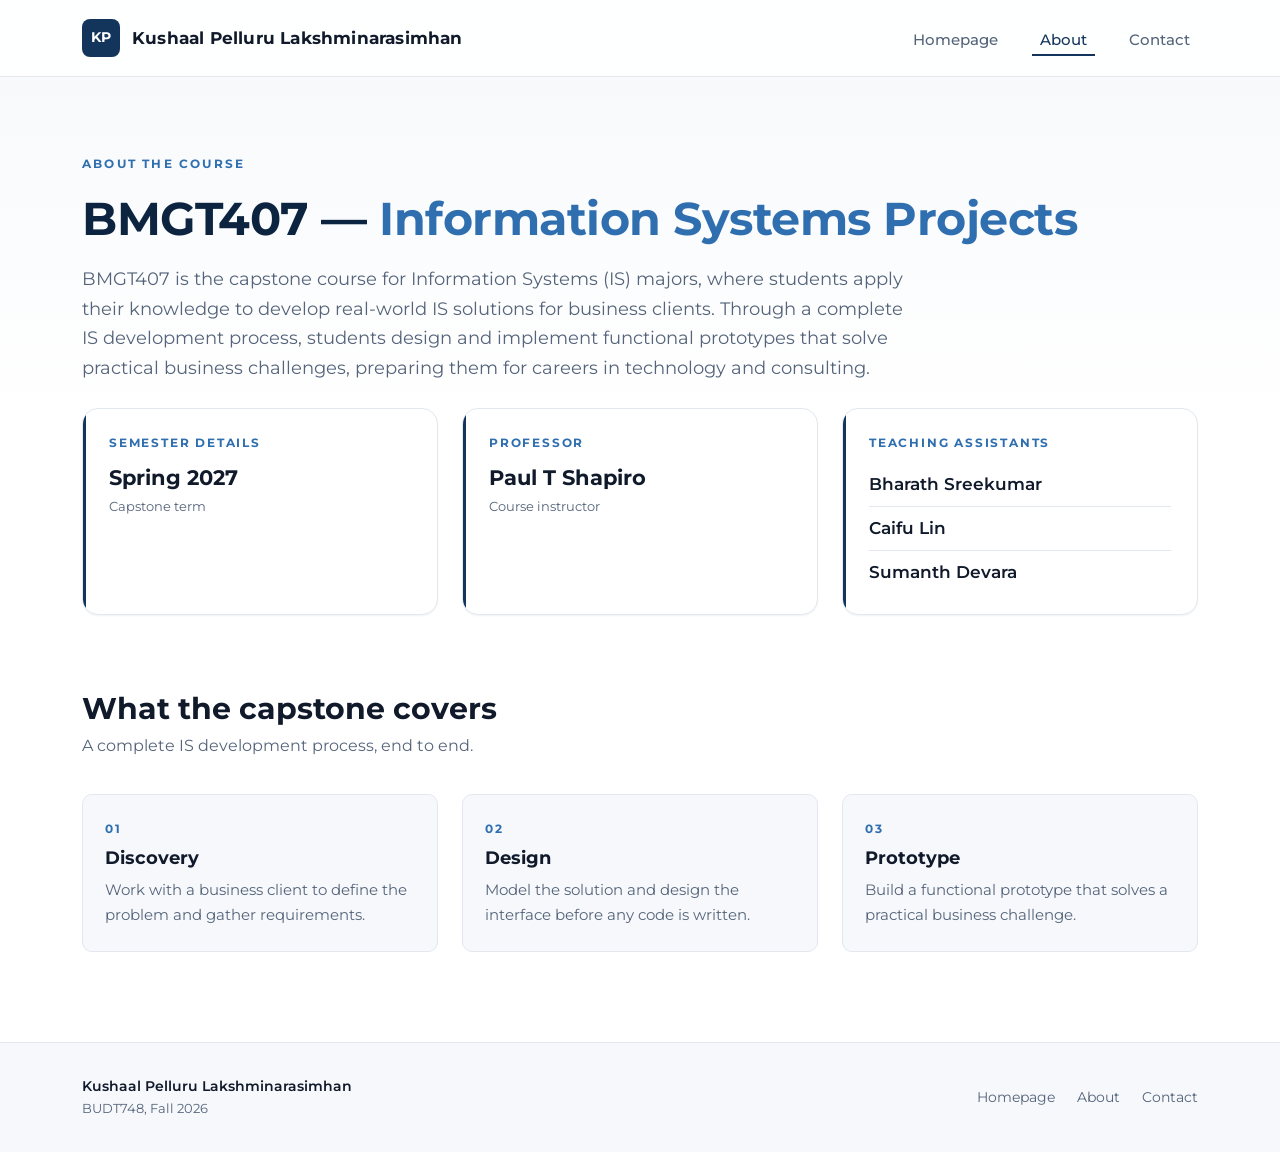
==== commit 1e194cbd: "Replace palette with navy and slate on white for a more professional look" ====
--- a/about.html
+++ b/about.html
@@ -13,7 +13,7 @@
 </head>
 <body>
 
-  <nav class="navbar navbar-expand-lg navbar-dark site-nav sticky-top">
+  <nav class="navbar navbar-expand-lg navbar-light site-nav sticky-top">
     <div class="container">
       <a class="navbar-brand" href="index.html">
         <span class="brand-mark" aria-hidden="true">KP</span>
--- a/css/styles.css
+++ b/css/styles.css
@@ -1,22 +1,23 @@
 /* styles.css - shared styles for all pages + homepage
-   Palette and type follow the Figma design: dark maroon background,
-   Montserrat, and the #A8FF35 green call-to-action. */
+   Palette: deep navy and slate on white, with a single steel-blue accent.
+   Type: Montserrat, carried over from the Figma design. */
 
 :root {
-  --bg-base: #140708;
-  --bg-deep: #0c0506;
-  --surface: rgba(255, 255, 255, 0.045);
-  --surface-strong: rgba(255, 255, 255, 0.07);
-  --border-soft: rgba(255, 255, 255, 0.10);
-  --accent: #a8ff35;
-  --accent-soft: rgba(168, 255, 53, 0.16);
-  --accent-warm: #ff7a4d;
-  --text-light: #f7f2ee;
-  --text-muted: #bdb0a8;
-  --radius-lg: 18px;
-  --radius-md: 12px;
-  --shadow-soft: 0 18px 40px rgba(0, 0, 0, 0.45);
-  --ease: 0.25s ease;
+  --navy: #13355c;
+  --navy-deep: #0d2440;
+  --accent: #2f6fb0;
+  --accent-soft: #eef4fa;
+  --ink: #101a2b;
+  --ink-soft: #55647a;
+  --line: #e3e8ef;
+  --line-strong: #cfd8e4;
+  --bg: #ffffff;
+  --bg-alt: #f6f8fb;
+  --radius-lg: 16px;
+  --radius-md: 10px;
+  --shadow-sm: 0 1px 2px rgba(16, 26, 43, 0.06);
+  --shadow-md: 0 12px 28px rgba(16, 26, 43, 0.10);
+  --ease: 0.2s ease;
 }
 
 * {
@@ -24,22 +25,19 @@
 }
 
 body {
-  background-color: var(--bg-base);
-  /* Layered glows over a dark base give the flat maroon some depth. */
-  background-image:
-    radial-gradient(900px 500px at 12% -10%, rgba(168, 255, 53, 0.10), transparent 60%),
-    radial-gradient(800px 480px at 88% 0%, rgba(255, 122, 77, 0.12), transparent 62%),
-    linear-gradient(180deg, #2a0d0c 0%, var(--bg-base) 48%, var(--bg-deep) 100%);
-  background-attachment: fixed;
-  color: var(--text-light);
+  background-color: var(--bg);
+  background-image: linear-gradient(180deg, var(--bg-alt) 0%, var(--bg) 420px);
+  background-repeat: no-repeat;
+  color: var(--ink);
   font-family: 'Montserrat', Arial, sans-serif;
   min-height: 100vh;
-  line-height: 1.6;
+  line-height: 1.65;
+  -webkit-font-smoothing: antialiased;
 }
 
 ::selection {
-  background: var(--accent);
-  color: #10240a;
+  background: var(--navy);
+  color: #ffffff;
 }
 
 a {
@@ -55,19 +53,19 @@
 /* ---------- Navigation bar ---------- */
 
 .site-nav {
-  padding: 16px 0;
-  background-color: rgba(16, 7, 8, 0.72);
-  backdrop-filter: blur(14px);
-  border-bottom: 1px solid var(--border-soft);
+  padding: 14px 0;
+  background-color: rgba(255, 255, 255, 0.88);
+  backdrop-filter: blur(12px);
+  border-bottom: 1px solid var(--line);
 }
 
 .site-nav .navbar-brand {
   display: flex;
   align-items: center;
   gap: 12px;
-  color: var(--text-light);
-  font-weight: 700;
-  letter-spacing: 0.4px;
+  color: var(--ink);
+  font-weight: 700;
+  letter-spacing: 0.2px;
 }
 
 .brand-mark {
@@ -75,28 +73,30 @@
   place-items: center;
   width: 38px;
   height: 38px;
-  border-radius: 10px;
-  background: linear-gradient(140deg, var(--accent), #74d21a);
-  color: #10240a;
-  font-size: 15px;
-  font-weight: 800;
+  border-radius: 8px;
+  background-color: var(--navy);
+  color: #ffffff;
+  font-size: 14px;
+  font-weight: 700;
+  letter-spacing: 0.5px;
   flex-shrink: 0;
 }
 
 .brand-name {
-  font-size: 18px;
+  font-size: 17px;
+  color: var(--ink);
 }
 
 .site-nav .nav-link {
   position: relative;
-  color: var(--text-muted);
+  color: var(--ink-soft);
   margin-left: 26px;
   font-size: 15px;
   font-weight: 500;
   padding-bottom: 4px;
 }
 
-/* Animated underline on hover and for the current page */
+/* Understated underline for hover and the current page */
 .site-nav .nav-link::after {
   content: "";
   position: absolute;
@@ -104,13 +104,13 @@
   bottom: 0;
   height: 2px;
   width: 0;
-  background: var(--accent);
+  background-color: var(--navy);
   transition: width var(--ease);
 }
 
 .site-nav .nav-link:hover,
 .site-nav .nav-link.active {
-  color: var(--text-light);
+  color: var(--navy);
 }
 
 .site-nav .nav-link:hover::after,
@@ -119,245 +119,246 @@
 }
 
 .navbar-toggler {
-  border-color: var(--border-soft);
+  border-color: var(--line-strong);
 }
 
 /* ---------- Shared type ---------- */
 
 .eyebrow {
-  font-size: 13px;
-  font-weight: 600;
-  letter-spacing: 2.4px;
+  font-size: 12px;
+  font-weight: 700;
+  letter-spacing: 2.2px;
   text-transform: uppercase;
   color: var(--accent);
   margin-bottom: 18px;
 }
 
 .title-accent {
-  background: linear-gradient(100deg, var(--accent) 0%, #e8ff9c 45%, var(--accent-warm) 100%);
-  -webkit-background-clip: text;
-  background-clip: text;
-  color: transparent;
+  color: var(--accent);
 }
 
 .section-head {
-  margin-bottom: 36px;
+  margin-bottom: 34px;
 }
 
 .section-title {
-  font-size: clamp(24px, 3vw, 32px);
-  font-weight: 700;
+  font-size: clamp(22px, 2.8vw, 30px);
+  font-weight: 700;
+  color: var(--ink);
   margin-bottom: 6px;
 }
 
 .section-sub {
-  color: var(--text-muted);
+  color: var(--ink-soft);
   margin-bottom: 0;
 }
 
 /* ---------- Hero (homepage) ---------- */
 
 .hero {
-  padding: clamp(70px, 11vw, 130px) 0 clamp(50px, 7vw, 90px);
+  padding: clamp(64px, 10vw, 118px) 0 clamp(48px, 7vw, 84px);
 }
 
 .hero-inner {
-  max-width: 980px;
+  max-width: 940px;
   margin: 0 auto;
 }
 
 .hero-title {
-  font-size: clamp(34px, 6.4vw, 66px);
-  font-weight: 800;
-  line-height: 1.08;
-  letter-spacing: -1px;
-  color: #ffffff;
-  margin-bottom: 26px;
+  font-size: clamp(32px, 5.8vw, 60px);
+  font-weight: 700;
+  line-height: 1.12;
+  letter-spacing: -0.8px;
+  color: var(--navy-deep);
+  margin-bottom: 24px;
 }
 
 .hero-subtitle {
-  font-size: clamp(17px, 2.1vw, 24px);
+  font-size: clamp(16px, 1.9vw, 21px);
   font-weight: 400;
-  color: var(--text-muted);
-  max-width: 760px;
-  margin: 0 auto 40px;
+  color: var(--ink-soft);
+  max-width: 720px;
+  margin: 0 auto 38px;
 }
 
 .hero-actions {
   display: flex;
   flex-wrap: wrap;
   justify-content: center;
-  gap: 16px;
+  gap: 14px;
 }
 
 /* ---------- Buttons ---------- */
 
-/* Call-to-action: the design's green fill, 10px radius, drop shadow */
 .btn-cta {
   min-width: 180px;
-  padding: 14px 34px;
-  border-radius: 10px;
-  background: linear-gradient(135deg, var(--accent), #8fe61f);
-  color: #10240a;
-  font-size: 18px;
-  font-weight: 700;
-  border: none;
-  box-shadow: 0 10px 26px rgba(168, 255, 53, 0.22);
-  transition: transform var(--ease), box-shadow var(--ease), filter var(--ease);
+  padding: 13px 32px;
+  border-radius: var(--radius-md);
+  background-color: var(--navy);
+  color: #ffffff;
+  font-size: 16px;
+  font-weight: 600;
+  border: 1px solid var(--navy);
+  box-shadow: var(--shadow-sm);
+  transition: background-color var(--ease), transform var(--ease), box-shadow var(--ease);
 }
 
 .btn-cta:hover,
 .btn-cta:focus {
-  color: #10240a;
-  transform: translateY(-2px);
-  box-shadow: 0 16px 34px rgba(168, 255, 53, 0.32);
-  filter: brightness(1.05);
+  background-color: var(--navy-deep);
+  border-color: var(--navy-deep);
+  color: #ffffff;
+  transform: translateY(-1px);
+  box-shadow: var(--shadow-md);
 }
 
 .btn-ghost {
-  padding: 14px 30px;
-  border-radius: 10px;
-  border: 1px solid var(--border-soft);
-  background-color: transparent;
-  color: var(--text-light);
-  font-size: 17px;
+  padding: 13px 28px;
+  border-radius: var(--radius-md);
+  border: 1px solid var(--line-strong);
+  background-color: #ffffff;
+  color: var(--ink);
+  font-size: 16px;
   font-weight: 600;
   transition: border-color var(--ease), background-color var(--ease), color var(--ease);
 }
 
 .btn-ghost:hover,
 .btn-ghost:focus {
-  border-color: var(--accent);
+  border-color: var(--navy);
   background-color: var(--accent-soft);
-  color: var(--text-light);
+  color: var(--navy);
 }
 
 /* ---------- Feature cards (homepage grid) ---------- */
 
 .features {
-  padding-bottom: clamp(60px, 8vw, 100px);
+  padding-bottom: clamp(56px, 7vw, 92px);
 }
 
 .feature-card {
   position: relative;
-  background: linear-gradient(170deg, var(--surface-strong), var(--surface));
-  border: 1px solid var(--border-soft);
+  background-color: #ffffff;
+  border: 1px solid var(--line);
   border-radius: var(--radius-lg);
-  padding: 32px 28px 26px;
-  overflow: hidden;
+  padding: 30px 26px 24px;
+  box-shadow: var(--shadow-sm);
   transition: transform var(--ease), border-color var(--ease), box-shadow var(--ease);
 }
 
-/* Accent line that grows across the top on hover */
-.feature-card::before {
-  content: "";
-  position: absolute;
-  inset: 0 auto auto 0;
-  height: 3px;
-  width: 0;
-  background: linear-gradient(90deg, var(--accent), var(--accent-warm));
-  transition: width 0.35s ease;
-}
-
 .feature-card:hover {
-  transform: translateY(-6px);
-  border-color: rgba(168, 255, 53, 0.35);
-  box-shadow: var(--shadow-soft);
-}
-
-.feature-card:hover::before {
-  width: 100%;
+  transform: translateY(-3px);
+  border-color: var(--line-strong);
+  box-shadow: var(--shadow-md);
 }
 
 .step-badge {
   display: inline-grid;
   place-items: center;
-  width: 42px;
-  height: 42px;
-  border-radius: 12px;
-  background: var(--accent-soft);
-  border: 1px solid rgba(168, 255, 53, 0.3);
-  color: var(--accent);
-  font-size: 14px;
+  width: 40px;
+  height: 40px;
+  border-radius: 8px;
+  background-color: var(--accent-soft);
+  color: var(--navy);
+  font-size: 13px;
   font-weight: 700;
   margin-bottom: 18px;
 }
 
 .feature-title {
-  font-size: 21px;
-  font-weight: 700;
+  font-size: 20px;
+  font-weight: 700;
+  color: var(--ink);
   margin-bottom: 10px;
 }
 
 .feature-text {
   font-size: 15.5px;
-  color: var(--text-muted);
+  color: var(--ink-soft);
   margin-bottom: 18px;
 }
 
 .feature-meta {
-  font-size: 12px;
+  font-size: 11.5px;
   font-weight: 600;
-  letter-spacing: 1.4px;
+  letter-spacing: 1.3px;
   text-transform: uppercase;
-  color: rgba(189, 176, 168, 0.7);
+  color: #8a97a8;
   margin-bottom: 0;
+  padding-top: 14px;
+  border-top: 1px solid var(--line);
 }
 
 /* ---------- Closing panel ---------- */
 
 .cta-panel {
-  background: linear-gradient(120deg, rgba(168, 255, 53, 0.12), rgba(255, 122, 77, 0.08));
-  border: 1px solid var(--border-soft);
+  background-color: var(--navy);
   border-radius: var(--radius-lg);
   padding: clamp(28px, 4vw, 44px);
-  margin-bottom: clamp(60px, 8vw, 100px);
+  margin-bottom: clamp(56px, 7vw, 92px);
+  color: #ffffff;
 }
 
 .cta-title {
-  font-size: clamp(22px, 2.6vw, 28px);
-  font-weight: 700;
+  font-size: clamp(21px, 2.5vw, 27px);
+  font-weight: 700;
+  color: #ffffff;
   margin-bottom: 8px;
 }
 
 .cta-text {
-  color: var(--text-muted);
+  color: rgba(255, 255, 255, 0.78);
   max-width: 620px;
 }
 
+/* Invert the button where it sits on the navy panel */
+.cta-panel .btn-cta {
+  background-color: #ffffff;
+  border-color: #ffffff;
+  color: var(--navy);
+}
+
+.cta-panel .btn-cta:hover,
+.cta-panel .btn-cta:focus {
+  background-color: var(--accent-soft);
+  border-color: var(--accent-soft);
+  color: var(--navy-deep);
+}
+
 /* ---------- Inner page headers (About / Contact) ---------- */
 
 .page-head {
-  padding: clamp(50px, 7vw, 86px) 0 26px;
+  padding: clamp(46px, 6vw, 78px) 0 24px;
 }
 
 .page-title {
-  font-size: clamp(30px, 5vw, 52px);
-  font-weight: 800;
-  line-height: 1.12;
-  letter-spacing: -0.6px;
-  color: #ffffff;
-  margin-bottom: 22px;
+  font-size: clamp(28px, 4.4vw, 46px);
+  font-weight: 700;
+  line-height: 1.16;
+  letter-spacing: -0.5px;
+  color: var(--navy-deep);
+  margin-bottom: 20px;
 }
 
 .page-lead {
-  font-size: clamp(16px, 1.6vw, 19px);
-  color: var(--text-muted);
-  max-width: 860px;
+  font-size: clamp(15.5px, 1.5vw, 18px);
+  color: var(--ink-soft);
+  max-width: 840px;
   margin-bottom: 0;
 }
 
 /* ---------- Footer ---------- */
 
 .site-footer {
-  border-top: 1px solid var(--border-soft);
-  padding: 34px 0;
-  color: var(--text-muted);
+  border-top: 1px solid var(--line);
+  background-color: var(--bg-alt);
+  padding: 32px 0;
+  color: var(--ink-soft);
   font-size: 14px;
 }
 
 .footer-name {
-  color: var(--text-light);
+  color: var(--ink);
   font-weight: 600;
 }
 
@@ -375,12 +376,12 @@
 }
 
 .footer-links a {
-  color: var(--text-muted);
+  color: var(--ink-soft);
   text-decoration: none;
 }
 
 .footer-links a:hover {
-  color: var(--accent);
+  color: var(--navy);
 }
 
 /* ---------- Responsive ---------- */
@@ -394,7 +395,7 @@
 @media (max-width: 991.98px) {
   /* Collapsed menu: stack the links with breathing room */
   .site-nav .navbar-collapse {
-    padding-top: 12px;
+    padding-top: 10px;
   }
 
   .site-nav .nav-link {
@@ -409,7 +410,7 @@
 
 @media (max-width: 768px) {
   .hero {
-    padding-top: 56px;
+    padding-top: 52px;
   }
 
   .hero-actions .btn {
@@ -417,7 +418,7 @@
   }
 
   .feature-card {
-    padding: 26px 22px;
+    padding: 24px 20px;
   }
 }
 
--- a/css/styles2.css
+++ b/css/styles2.css
@@ -1,56 +1,57 @@
 /* styles2.css - About page only */
 
 .course-details {
-  padding-bottom: clamp(50px, 6vw, 80px);
+  padding-bottom: clamp(48px, 6vw, 76px);
 }
 
 .detail-card {
   position: relative;
-  background: linear-gradient(170deg, var(--surface-strong), var(--surface));
-  border: 1px solid var(--border-soft);
+  background-color: #ffffff;
+  border: 1px solid var(--line);
   border-radius: var(--radius-lg);
-  padding: 30px 28px;
+  padding: 28px 26px;
+  box-shadow: var(--shadow-sm);
   overflow: hidden;
   transition: transform var(--ease), border-color var(--ease), box-shadow var(--ease);
 }
 
-/* Accent bar down the left edge */
+/* Navy rule down the left edge */
 .detail-card::before {
   content: "";
   position: absolute;
   left: 0;
   top: 0;
   bottom: 0;
-  width: 4px;
-  background: linear-gradient(180deg, var(--accent), var(--accent-warm));
+  width: 3px;
+  background-color: var(--navy);
 }
 
 .detail-card:hover {
-  transform: translateY(-5px);
-  border-color: rgba(168, 255, 53, 0.3);
-  box-shadow: var(--shadow-soft);
+  transform: translateY(-3px);
+  border-color: var(--line-strong);
+  box-shadow: var(--shadow-md);
 }
 
 .detail-label {
-  font-size: 12.5px;
+  font-size: 11.5px;
   font-weight: 700;
   letter-spacing: 1.8px;
   text-transform: uppercase;
   color: var(--accent);
-  margin-bottom: 14px;
+  margin-bottom: 12px;
 }
 
 .detail-value {
-  font-size: 22px;
+  font-size: 21px;
   font-weight: 700;
-  color: var(--text-light);
-  margin-bottom: 6px;
+  color: var(--ink);
+  margin-bottom: 4px;
   line-height: 1.4;
 }
 
 .detail-note {
   font-size: 13px;
-  color: var(--text-muted);
+  color: var(--ink-soft);
   margin-bottom: 0;
 }
 
@@ -61,11 +62,11 @@
 }
 
 .ta-list li {
-  font-size: 17px;
+  font-size: 16.5px;
   font-weight: 600;
-  color: var(--text-light);
-  padding: 7px 0;
-  border-bottom: 1px solid var(--border-soft);
+  color: var(--ink);
+  padding: 8px 0;
+  border-bottom: 1px solid var(--line);
 }
 
 .ta-list li:last-child {
@@ -76,26 +77,25 @@
 /* ---------- Course outline ---------- */
 
 .course-outline {
-  padding-bottom: clamp(60px, 8vw, 100px);
+  padding-bottom: clamp(56px, 7vw, 92px);
 }
 
 .outline-item {
-  padding: 26px 24px;
+  padding: 24px 22px;
   border-radius: var(--radius-md);
-  background-color: var(--surface);
-  border: 1px solid var(--border-soft);
-  border-top: 2px solid rgba(168, 255, 53, 0.4);
+  background-color: var(--bg-alt);
+  border: 1px solid var(--line);
   transition: background-color var(--ease), border-color var(--ease);
 }
 
 .outline-item:hover {
-  background-color: var(--surface-strong);
-  border-color: rgba(168, 255, 53, 0.35);
+  background-color: #ffffff;
+  border-color: var(--line-strong);
 }
 
 .outline-step {
   display: block;
-  font-size: 13px;
+  font-size: 12px;
   font-weight: 700;
   letter-spacing: 1.6px;
   color: var(--accent);
@@ -103,14 +103,15 @@
 }
 
 .outline-title {
-  font-size: 19px;
+  font-size: 18px;
   font-weight: 700;
+  color: var(--ink);
   margin-bottom: 8px;
 }
 
 .outline-text {
   font-size: 15px;
-  color: var(--text-muted);
+  color: var(--ink-soft);
   margin-bottom: 0;
 }
 
